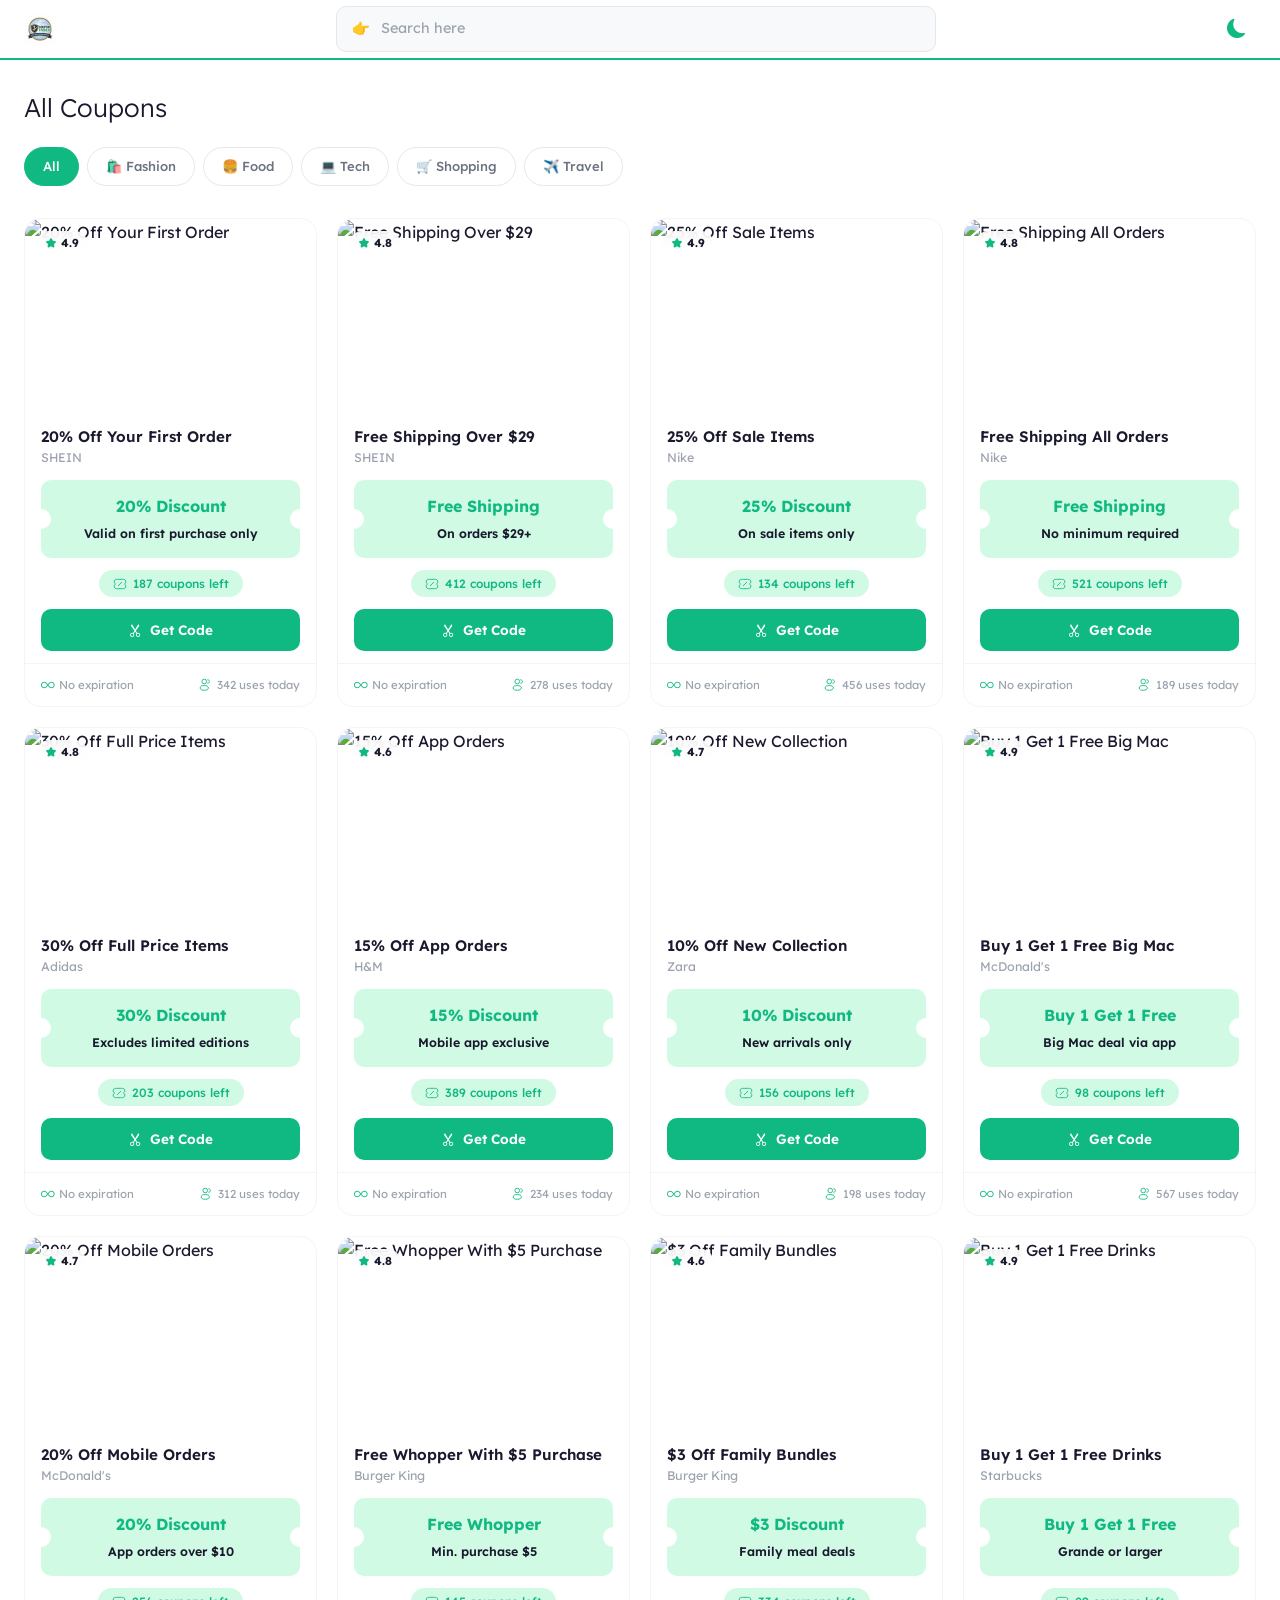
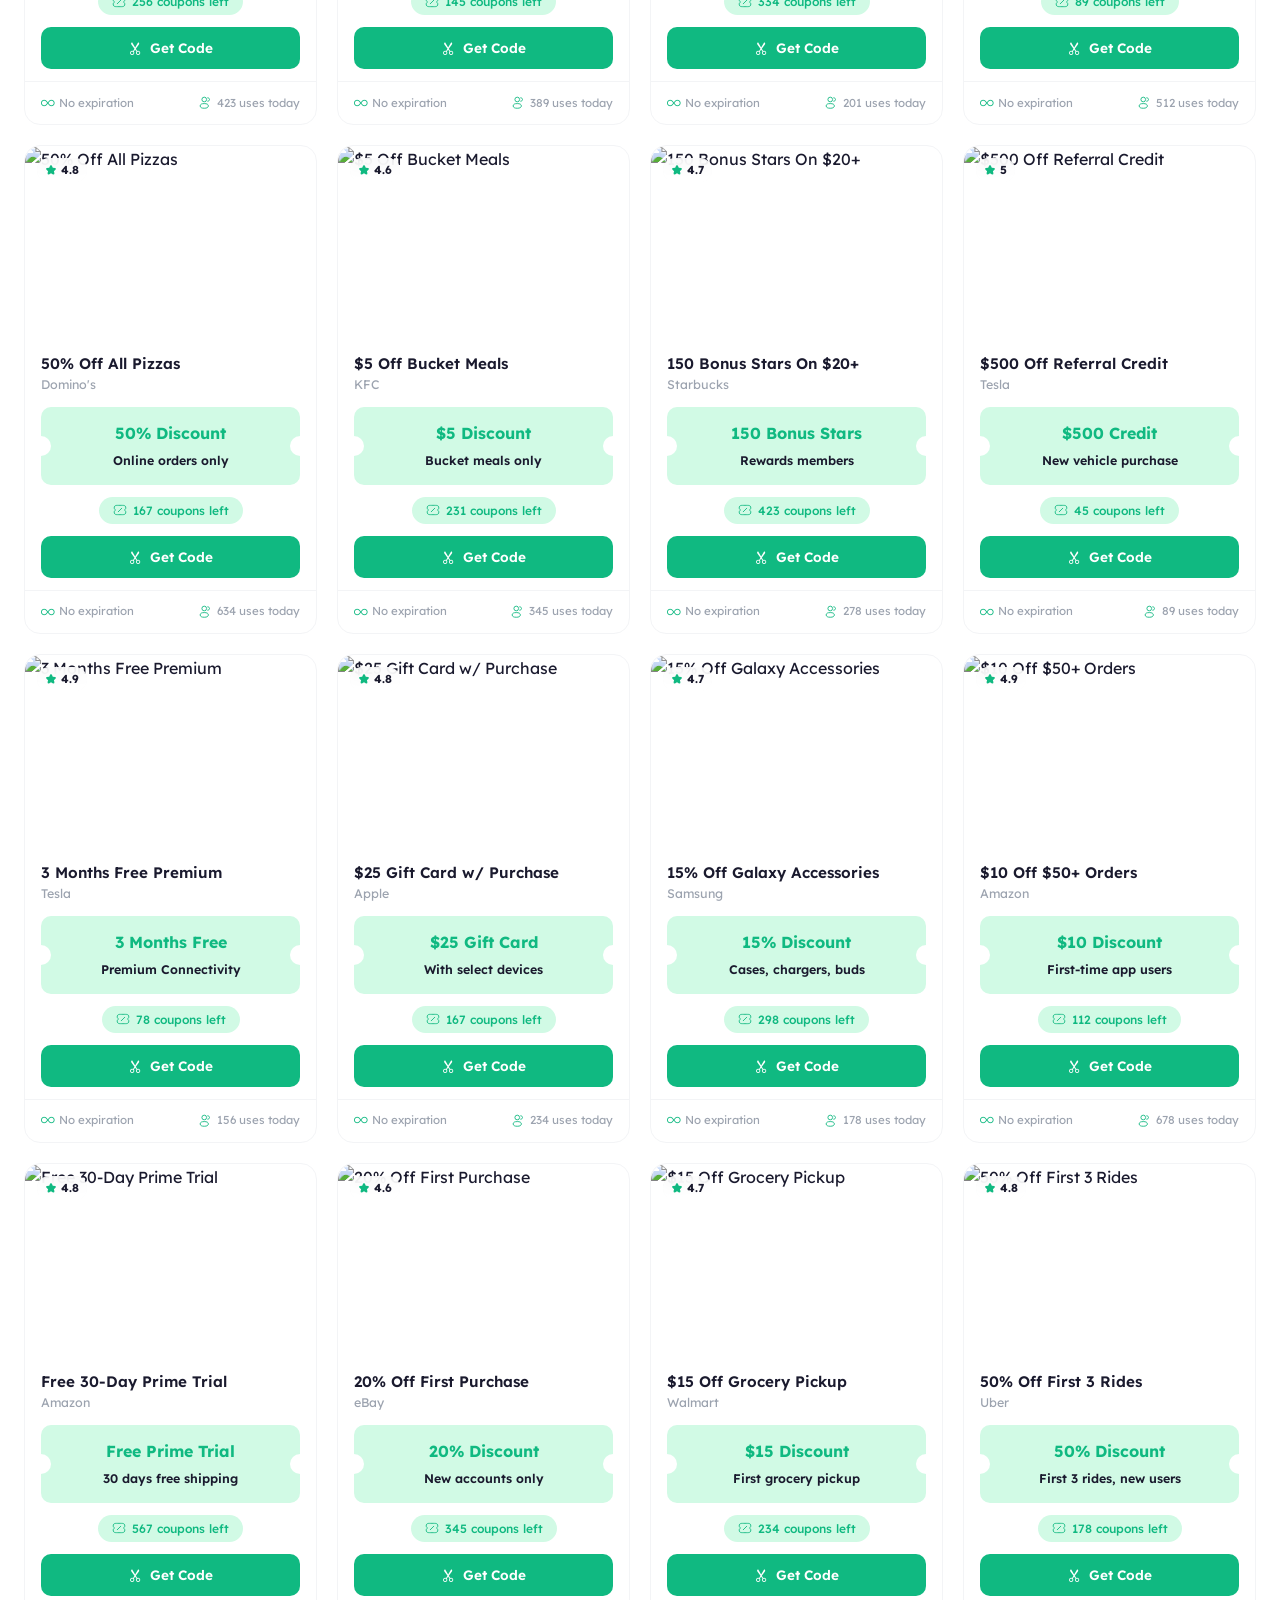
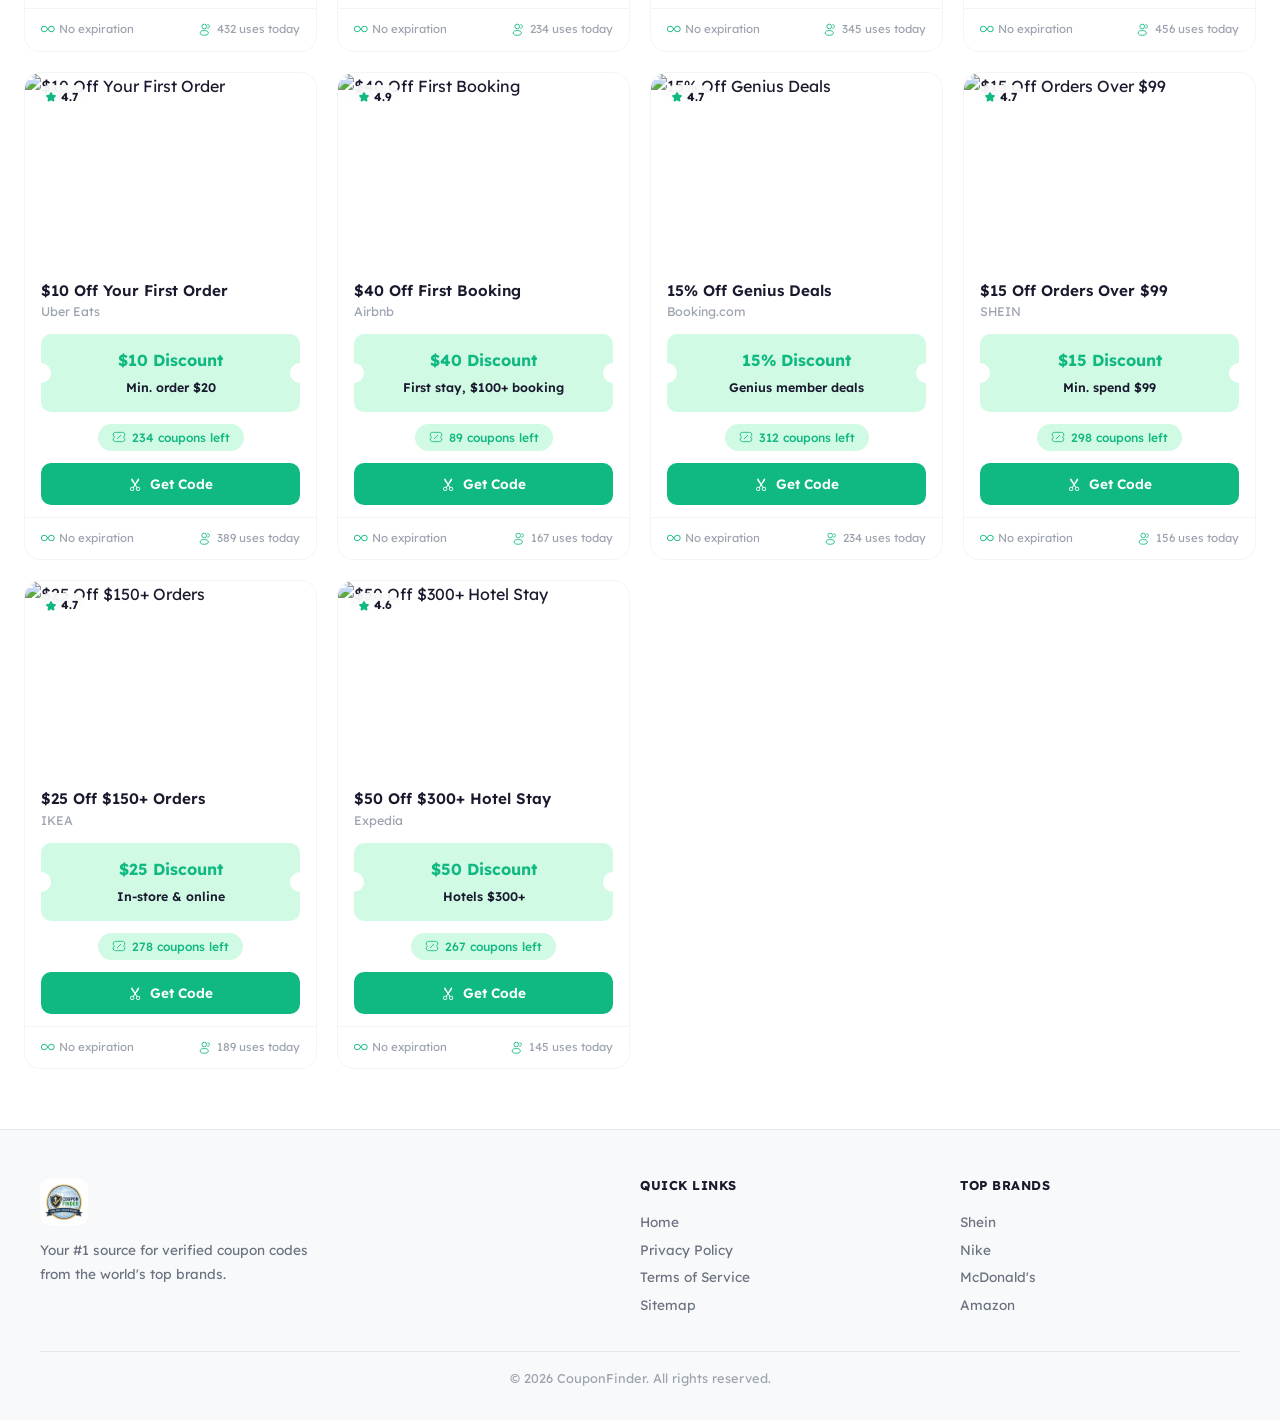
==== index.html @ 67dd3040 "Initial commit - CouponFinder with custom OGAds API Content Locker" ====
<!DOCTYPE html>
<html lang="en" data-theme="light">
<head>
    <meta charset="UTF-8">
    <meta name="viewport" content="width=device-width, initial-scale=1.0, maximum-scale=1.0, user-scalable=no">
    <title>CouponFinder - Save Big Today</title>
    <meta name="description" content="Find exclusive coupon codes.">
    <meta name="keywords" content="coupons, promo codes, discounts, Shein, Nike, McDonald's, Burger King, Tesla, Amazon, Adidas, Starbucks, H&M, Zara, Uber">
    <meta name="author" content="CouponFinder">
    <meta name="robots" content="index, follow">
    <meta property="og:title" content="CouponFinder - Save Big Today">
    <meta property="og:description" content="Find exclusive coupon codes.">
    <meta property="og:type" content="website">
    <meta property="og:url" content="https://couponfinder.com">
    <meta property="og:image" content="logo.png">
    <meta name="twitter:card" content="summary_large_image">
    <meta name="twitter:title" content="CouponFinder - Save Big Today">
    <meta name="twitter:description" content="Find exclusive coupon codes.">
    <link rel="canonical" href="https://couponfinder.com">
    <link rel="icon" type="image/png" href="logo.png">

    <!-- Fonts -->
    <link rel="preconnect" href="https://fonts.googleapis.com">
    <link rel="preconnect" href="https://fonts.gstatic.com" crossorigin>
    <link href="https://fonts.googleapis.com/css2?family=Lexend:wght@100..900&display=swap" rel="stylesheet">
    <!-- Bootstrap CSS -->
    <link href="https://cdn.jsdelivr.net/npm/bootstrap@5.3.2/dist/css/bootstrap.min.css" rel="stylesheet">
    <!-- Bootstrap Icons -->
    <link href="https://cdn.jsdelivr.net/npm/bootstrap-icons@1.11.3/font/bootstrap-icons.min.css" rel="stylesheet">
    <!-- Custom CSS -->
    <link rel="stylesheet" href="style.css">
</head>
<body class="theme-light">

    <!-- Header -->
    <header class="site-header">
        <nav class="site-nav">
            <a href="/" class="nav-brand">
                <img src="logo.png" alt="CouponFinder" class="nav-logo">
            </a>
            <div class="nav-search">
                <span class="search-placeholder-icon">👉</span>
                <input type="search" id="searchInput" placeholder="Search here" autocomplete="off">
            </div>
            <button class="theme-toggle" id="themeToggle" aria-label="Toggle theme">
                <i class="bi bi-moon-fill"></i>
            </button>
        </nav>
    </header>

    <!-- Main Content -->
    <main class="main-content">
        <!-- Section Title -->
        <h1 class="section-title">All Coupons</h1>

        <!-- Filter Bar -->
        <div class="filter-bar" id="filterBar">
            <button class="filter-chip active" data-filter="all">All</button>
            <button class="filter-chip" data-filter="fashion">🛍️ Fashion</button>
            <button class="filter-chip" data-filter="food">🍔 Food</button>
            <button class="filter-chip" data-filter="tech">💻 Tech</button>
            <button class="filter-chip" data-filter="shopping">🛒 Shopping</button>
            <button class="filter-chip" data-filter="travel">✈️ Travel</button>
        </div>

        <!-- Coupons Grid -->
        <div class="coupons-grid" id="couponsGrid">
            <!-- Injected by JS -->
        </div>
    </main>

    <!-- Footer -->
    <footer class="site-footer">
        <div class="footer-inner">
            <div class="footer-brand">
                <img src="logo.png" alt="CouponFinder" class="footer-logo">
                <p>Your #1 source for verified coupon codes from the world's top brands.</p>
            </div>
            <div class="footer-col">
                <h4>Quick Links</h4>
                <a href="#">Home</a>
                <a href="privacy.html">Privacy Policy</a>
                <a href="terms.html">Terms of Service</a>
                <a href="sitemap.xml">Sitemap</a>
            </div>
            <div class="footer-col">
                <h4>Top Brands</h4>
                <a href="#">Shein</a>
                <a href="#">Nike</a>
                <a href="#">McDonald's</a>
                <a href="#">Amazon</a>
            </div>
        </div>
        <div class="footer-bottom">
            <p>&copy; 2026 CouponFinder. All rights reserved.</p>
        </div>
    </footer>

    <!-- =============================================
         COUPON MODAL (Multi-Stage Claim Flow)
         ============================================= -->
    <div class="modal-overlay" id="couponModal">
        <div class="modal-container">
            <!-- Modal Header (persistent across steps) -->
            <div class="modal-header-section" id="modalHeader">
                <div class="modal-brand-info">
                    <img src="" alt="" class="modal-brand-logo" id="modalBrandLogo" onerror="this.style.display='none'">
                    <div class="modal-brand-text">
                        <span class="modal-brand-name" id="modalBrandName"></span>
                        <h3 class="modal-coupon-title" id="modalCouponTitle"></h3>
                        <div class="modal-badges">
                            <span class="modal-badge coupons-badge">
                                <svg width="14" height="14" viewBox="0 0 24 24" fill="none" xmlns="http://www.w3.org/2000/svg">
                                    <path d="M14 4H10C6.2 4 4.3 4 3.1 5.2C2.3 6 2.1 7.1 2 9c0 .4 0 .5.1.7.1.1.3.3.9.6.6.3 1 1 1 1.7s-.4 1.4-1 1.7c-.6.3-.8.5-.9.6-.1.1-.1.3-.1.7.1 1.9.3 3 1.1 3.8C4.3 20 6.2 20 10 20h4c3.8 0 5.7 0 6.9-1.2.8-.8 1-1.9 1.1-3.8 0-.4 0-.5-.1-.7-.1-.1-.3-.3-.9-.6-.6-.3-1-1-1-1.7s.4-1.4 1-1.7c.6-.3.8-.5.9-.6.1-.1.1-.3.1-.7-.1-1.9-.3-3-1.1-3.8C19.7 4 17.8 4 14 4Z" stroke="currentColor" stroke-width="1.5"/>
                                </svg>
                                <span id="modalCouponsLeft">0 coupons left</span>
                            </span>
                            <span class="modal-badge verified-badge">
                                <i class="bi bi-patch-check-fill"></i> Verified
                            </span>
                        </div>
                    </div>
                </div>
                <button class="modal-close" id="modalClose">
                    <i class="bi bi-x-lg"></i>
                </button>
            </div>

            <!-- Progress Stepper (visible on Step 2 & 3) -->
            <div class="locker-stepper hidden" id="lockerStepper">
                <div class="stepper-step active" id="stepperStep1">
                    <div class="step-num"><i class="bi bi-shield-lock-fill"></i></div>
                    <div class="step-info">
                        <span class="step-title">Step 1</span>
                        <span class="step-desc">Verify</span>
                    </div>
                </div>
                <div class="stepper-line" id="stepperLine"></div>
                <div class="stepper-step" id="stepperStep2">
                    <div class="step-num"><i class="bi bi-key-fill"></i></div>
                    <div class="step-info">
                        <span class="step-title">Step 2</span>
                        <span class="step-desc">Unlocked</span>
                    </div>
                </div>
            </div>

            <!-- STEP 1: Coupon Overview -->
            <div class="modal-body" id="modalStep1">
                <!-- Incentive Box -->
                <div class="modal-incentive" id="modalIncentive">
                    <span class="incentive-main" id="modalIncentiveText"></span>
                    <span class="incentive-sub" id="modalIncentiveDesc"></span>
                </div>

                <!-- Stats -->
                <div class="modal-stats">
                    <div class="stat-item">
                        <div class="stat-value">
                            <svg width="20" height="20" viewBox="0 0 24 24" fill="none" xmlns="http://www.w3.org/2000/svg">
                                <path d="M17.286 21.09q-1.69.001-5.288-2.615-3.596 2.617-5.288 2.616-2.726 0-.495-6.8Q-3.174 7.516 8.35 7.516h.076Q10.211 2 11.998 2q1.785 0 3.574 5.516h.076q11.525 0 2.133 6.774 2.23 6.802-.497 6.8" fill="var(--accent)"/>
                            </svg>
                            <span id="modalRating">5.0</span>
                        </div>
                        <div class="stat-label"><span id="modalRatingsCount">7581</span> Ratings</div>
                    </div>
                    <div class="stat-item">
                        <div class="stat-value">
                            <svg width="20" height="20" viewBox="0 0 24 24" fill="none" xmlns="http://www.w3.org/2000/svg">
                                <circle cx="9" cy="6" r="4" stroke="var(--accent)" stroke-width="1.5"/>
                                <path d="M15 9c1.657 0 3-1.343 3-3s-1.343-3-3-3" stroke="var(--accent)" stroke-width="1.5" stroke-linecap="round"/>
                                <ellipse cx="9" cy="17" rx="7" ry="4" stroke="var(--accent)" stroke-width="1.5"/>
                                <path d="M18 14c1.754.385 3 1.359 3 2.5 0 1.029-1.014 1.923-2.5 2.37" stroke="var(--accent)" stroke-width="1.5" stroke-linecap="round"/>
                            </svg>
                            <span id="modalUsesToday">42</span>
                        </div>
                        <div class="stat-label">Used today</div>
                    </div>
                </div>

                <!-- Details -->
                <div class="modal-details">
                    <h4>Details</h4>
                    <p id="modalDescription"></p>
                </div>

                <!-- Code Reveal Bar -->
                <div class="modal-code-bar">
                    <div class="code-masked" id="modalMaskedCode">•••••••t345</div>
                    <button class="btn-show-code" id="btnShowCode">Show Coupon Code</button>
                </div>
            </div>

            <!-- STEP 2: Locked Code + CUSTOM THEMED API LOCKER -->
            <div class="modal-body hidden" id="modalStep2">
                <div class="step2-content">
                    <h3 class="step2-title">Your Coupon Code is Ready!</h3>
                    <p class="step2-subtitle">The code will be revealed below immediately after verification</p>

                    <!-- Locked Code Box with corner frames -->
                    <div class="locked-code-box">
                        <div class="corner-frame tl"></div>
                        <div class="corner-frame tr"></div>
                        <div class="corner-frame bl"></div>
                        <div class="corner-frame br"></div>
                        <div class="locked-code-header">
                            <span class="locked-label">COUPON CODE</span>
                            <span class="locked-status" id="lockedStatus">
                                <i class="bi bi-lock-fill"></i> LOCKED
                            </span>
                        </div>
                        <div class="locked-code-value" id="lockedCodeValue">
                            •••••••4829
                        </div>
                    </div>

                    <!-- Custom Themed Content Locker Section -->
                    <div class="api-locker-box">
                        <div class="locker-notice">
                            <div class="locker-notice-icon">
                                <i class="bi bi-shield-lock-fill"></i>
                            </div>
                            <div class="locker-notice-body">
                                <h4>Complete 1 Offer to Unlock</h4>
                                <p>Choose <strong>either Offer 1 or Offer 2</strong> below. You only need to finish <strong>1 offer</strong> to unlock your full coupon code!</p>
                            </div>
                        </div>

                        <!-- Dynamic Offer Cards -->
                        <div class="api-locker-offers" id="apiLockerOffers">
                            <!-- Populated dynamically from /api/offers -->
                        </div>

                        <!-- Live Polling & Verification Status Bar -->
                        <div class="api-locker-status hidden" id="apiLockerStatus">
                            <div class="status-pulse-wrapper">
                                <span class="pulse-indicator"></span>
                                <span class="status-msg" id="apiLockerStatusMsg">Checking verification with server...</span>
                            </div>
                            <button class="btn-check-manual" id="btnCheckManual" onclick="checkStatusManual()">
                                <i class="bi bi-arrow-clockwise"></i> Check Now
                            </button>
                        </div>

                        <div class="locker-guarantee">
                            <i class="bi bi-shield-check"></i>
                            <span>Instant automatic unlock • 100% Free & Safe</span>
                        </div>
                    </div>

                    <!-- Rate this coupon -->
                    <div class="rate-coupon">
                        <span>Rate this coupon</span>
                        <div class="rate-buttons">
                            <button class="rate-btn" onclick="rateCoupon('up')"><i class="bi bi-hand-thumbs-up"></i></button>
                            <button class="rate-btn" onclick="rateCoupon('down')"><i class="bi bi-hand-thumbs-down"></i></button>
                        </div>
                    </div>
                </div>
            </div>

            <!-- STEP 3: Code Revealed (after verification completion) -->
            <div class="modal-body hidden" id="modalStep3">
                <div class="step3-content">
                    <div class="success-icon">
                        <i class="bi bi-check-circle-fill"></i>
                    </div>
                    <h3 class="step3-title">Code Unlocked Successfully!</h3>
                    <p class="step3-subtitle">Copy your code below and use it during checkout</p>
                    <div class="revealed-code-box">
                        <span class="revealed-code" id="revealedCode"></span>
                        <button class="copy-btn" id="copyBtn" onclick="copyCode()">
                            <i class="bi bi-clipboard"></i> Copy
                        </button>
                    </div>
                    <div class="code-unlocked-meta">
                        <div class="meta-item">
                            <i class="bi bi-clock-history"></i>
                            <span>Valid for 24 hours</span>
                        </div>
                        <div class="meta-item">
                            <i class="bi bi-patch-check"></i>
                            <span>Verified working today</span>
                        </div>
                    </div>
                    <button class="btn-done" onclick="closeModal()">
                        <i class="bi bi-check2"></i> Done
                    </button>
                </div>
            </div>
        </div>
    </div>

    <script src="script.js"></script>
</body>
</html>
---- style.css ----
/* ============================================
   CouponFinder - Premium White Theme
   Matching handycoupons.org / turbo.coupons style
   ============================================ */

/* === Reset & Variables === */
*, *::before, *::after {
    margin: 0;
    padding: 0;
    box-sizing: border-box;
}

:root {
    --accent: #10b981;
    --accent-light: #d1fae5;
    --accent-dark: #059669;
    --bg: #ffffff;
    --bg-secondary: #f8f9fa;
    --bg-card: #ffffff;
    --text: #1a1a2e;
    --text-secondary: #6b7280;
    --text-third: #9ca3af;
    --border: #e5e7eb;
    --border-light: #f3f4f6;
    --shadow-card: 0 1px 3px rgba(0,0,0,0.05), 0 1px 2px rgba(0,0,0,0.03);
    --shadow-card-hover: 0 10px 25px rgba(0,0,0,0.08), 0 4px 10px rgba(0,0,0,0.04);
    --shadow-modal: 0 25px 60px rgba(0,0,0,0.15);
    --radius: 16px;
    --radius-sm: 10px;
    --radius-full: 100px;
    --font: 'Lexend', -apple-system, BlinkMacSystemFont, sans-serif;
    --transition: all 0.25s cubic-bezier(0.4, 0, 0.2, 1);
    --header-height: 60px;
}

html {
    scroll-behavior: smooth;
}

body {
    font-family: var(--font);
    background: var(--bg);
    color: var(--text);
    line-height: 1.6;
    overflow-x: hidden;
    -webkit-font-smoothing: antialiased;
    -moz-osx-font-smoothing: grayscale;
}

/* === Scrollbar === */
::-webkit-scrollbar { width: 5px; }
::-webkit-scrollbar-track { background: transparent; }
::-webkit-scrollbar-thumb { background: var(--accent); border-radius: 10px; }

/* === Animations === */
@keyframes fadeInUp {
    from { opacity: 0; transform: translateY(20px); }
    to { opacity: 1; transform: translateY(0); }
}

@keyframes bounceIn {
    0% { opacity: 0; transform: scale(0.8); }
    50% { transform: scale(1.02); }
    100% { opacity: 1; transform: scale(1); }
}

@keyframes slideUp {
    from { transform: translateY(100%); opacity: 0; }
    to { transform: translateY(0); opacity: 1; }
}

@keyframes spin {
    to { transform: rotate(360deg); }
}

@keyframes pulse {
    0%, 100% { opacity: 1; }
    50% { opacity: 0.5; }
}

@keyframes checkPop {
    0% { transform: scale(0); opacity: 0; }
    60% { transform: scale(1.2); }
    100% { transform: scale(1); opacity: 1; }
}

@keyframes shimmer {
    0% { background-position: -200% 0; }
    100% { background-position: 200% 0; }
}

@keyframes iconRotate {
    0% { transform: rotate(0deg); }
    100% { transform: rotate(360deg); }
}

/* ============================================
   HEADER
   ============================================ */
.site-header {
    position: sticky;
    top: 0;
    z-index: 1000;
    background: var(--bg);
    border-bottom: 2px solid var(--accent);
    height: var(--header-height);
}

.site-nav {
    max-width: 1400px;
    margin: 0 auto;
    padding: 0 24px;
    height: 100%;
    display: flex;
    align-items: center;
    gap: 20px;
}

.nav-brand {
    flex-shrink: 0;
}

.nav-logo {
    height: 32px;
    width: auto;
    border-radius: 6px;
}

.nav-search {
    flex: 1;
    max-width: 600px;
    margin: 0 auto;
    position: relative;
    display: flex;
    align-items: center;
}

.search-placeholder-icon {
    position: absolute;
    left: 16px;
    font-size: 0.9rem;
    pointer-events: none;
}

.nav-search input {
    width: 100%;
    padding: 10px 16px 10px 44px;
    border: 1.5px solid var(--border);
    border-radius: var(--radius-sm);
    background: var(--bg-secondary);
    font-family: var(--font);
    font-size: 0.9rem;
    color: var(--text);
    transition: var(--transition);
    outline: none;
}

.nav-search input:focus {
    border-color: var(--accent);
    box-shadow: 0 0 0 3px var(--accent-light);
}

.nav-search input::placeholder {
    color: var(--text-third);
}

.theme-toggle {
    flex-shrink: 0;
    width: 40px;
    height: 40px;
    border-radius: 50%;
    border: none;
    background: none;
    cursor: pointer;
    color: var(--accent);
    font-size: 1.2rem;
    transition: var(--transition);
    display: flex;
    align-items: center;
    justify-content: center;
}

.theme-toggle:hover {
    background: var(--bg-secondary);
}

/* ============================================
   MAIN CONTENT
   ============================================ */
.main-content {
    max-width: 1400px;
    margin: 0 auto;
    padding: 32px 24px 60px;
}

.section-title {
    font-size: 1.6rem;
    font-weight: 300;
    margin-bottom: 24px;
    color: var(--text);
}

/* Filter Bar */
.filter-bar {
    display: flex;
    gap: 8px;
    margin-bottom: 28px;
    overflow-x: auto;
    scrollbar-width: none;
    padding-bottom: 4px;
}

.filter-bar::-webkit-scrollbar { display: none; }

.filter-chip {
    padding: 8px 18px;
    border: 1.5px solid var(--border);
    border-radius: var(--radius-full);
    background: var(--bg);
    font-family: var(--font);
    font-size: 0.82rem;
    font-weight: 500;
    color: var(--text-secondary);
    cursor: pointer;
    white-space: nowrap;
    transition: var(--transition);
}

.filter-chip:hover {
    border-color: var(--accent);
    color: var(--accent);
}

.filter-chip.active {
    background: var(--accent);
    color: white;
    border-color: var(--accent);
}

/* ============================================
   COUPONS GRID - Matching reference sites
   ============================================ */
.coupons-grid {
    display: grid;
    grid-template-columns: repeat(4, 1fr);
    gap: 20px;
}

/* ============================================
   COUPON CARD - Exact reference match
   ============================================ */
.coupon-card {
    background: var(--bg-card);
    border: 1px solid var(--border-light);
    border-radius: var(--radius);
    overflow: hidden;
    transition: var(--transition);
    display: flex;
    flex-direction: column;
    opacity: 0;
    animation: fadeInUp 0.5s ease forwards;
}

.coupon-card:hover {
    transform: translateY(-3px);
    box-shadow: var(--shadow-card-hover);
}

/* Banner Image */
.card-banner {
    position: relative;
    height: 180px;
    overflow: hidden;
    border-radius: var(--radius) var(--radius) 0 0;
}

.card-banner img {
    width: 100%;
    height: 100%;
    object-fit: cover;
    transition: transform 0.4s ease;
}

.coupon-card:hover .card-banner img {
    transform: scale(1.05);
}

/* Rating Badge - top left */
.card-rating {
    position: absolute;
    top: 12px;
    left: 12px;
    display: flex;
    align-items: center;
    gap: 4px;
    padding: 3px 8px;
    background: rgba(255,255,255,0.85);
    backdrop-filter: blur(8px);
    -webkit-backdrop-filter: blur(8px);
    border-radius: var(--radius-full);
    font-size: 0.72rem;
    font-weight: 700;
    z-index: 3;
}

.card-rating svg {
    width: 12px;
    height: 12px;
}

.card-rating .star {
    color: var(--accent);
    fill: var(--accent);
}

/* Brand Logo - overlapping bottom-left of banner */
.card-brand-logo {
    position: absolute;
    bottom: -20px;
    left: 16px;
    width: 44px;
    height: 44px;
    border-radius: var(--radius-sm);
    background: var(--bg);
    border: 2px solid var(--bg);
    box-shadow: 0 2px 8px rgba(0,0,0,0.12);
    object-fit: cover;
    z-index: 4;
}

/* Card Body */
.card-body {
    padding: 28px 16px 12px;
    flex: 1;
    display: flex;
    flex-direction: column;
}

.card-title {
    font-size: 0.95rem;
    font-weight: 600;
    color: var(--text);
    margin-bottom: 2px;
    line-height: 1.3;
    display: -webkit-box;
    -webkit-line-clamp: 2;
    -webkit-box-orient: vertical;
    overflow: hidden;
}

.card-brand-name {
    font-size: 0.78rem;
    color: var(--text-third);
    font-weight: 400;
    margin-bottom: 12px;
}

/* Incentive Box */
.card-incentive {
    background: var(--accent-light);
    border-radius: var(--radius-sm);
    padding: 14px;
    text-align: center;
    margin-bottom: 12px;
    position: relative;
    overflow: hidden;
}

.card-incentive::before,
.card-incentive::after {
    content: '';
    position: absolute;
    width: 20px;
    height: 20px;
    background: var(--bg);
    border-radius: 50%;
    top: 50%;
    transform: translateY(-50%);
}

.card-incentive::before { left: -10px; }
.card-incentive::after { right: -10px; }

.incentive-main-text {
    display: block;
    font-size: 1rem;
    font-weight: 700;
    color: var(--accent);
    margin-bottom: 4px;
}

.incentive-sub-text {
    display: block;
    font-size: 0.78rem;
    font-weight: 600;
    color: var(--text);
}

/* Coupons Left */
.card-coupons-left {
    display: flex;
    align-items: center;
    justify-content: center;
    gap: 6px;
    margin: 0 auto 12px;
    padding: 4px 14px;
    background: var(--accent-light);
    border-radius: var(--radius-full);
    font-size: 0.75rem;
    font-weight: 500;
    color: var(--accent);
}

.card-coupons-left svg {
    animation: iconRotate 8s linear infinite;
}

/* Get Code Button */
.card-get-code {
    width: 100%;
    padding: 10px 16px;
    background: var(--accent);
    color: white;
    border: none;
    border-radius: var(--radius-sm);
    font-family: var(--font);
    font-size: 0.85rem;
    font-weight: 600;
    cursor: pointer;
    display: flex;
    align-items: center;
    justify-content: center;
    gap: 8px;
    transition: var(--transition);
    margin-top: auto;
}

.card-get-code:hover {
    background: var(--accent-dark);
    transform: translateY(-1px);
}

/* Card Footer */
.card-footer {
    padding: 10px 16px;
    border-top: 1px solid var(--border-light);
    display: flex;
    justify-content: space-between;
    align-items: center;
    font-size: 0.72rem;
    color: var(--text-third);
}

.card-footer-item {
    display: flex;
    align-items: center;
    gap: 4px;
}

.card-footer-item i,
.card-footer-item svg {
    color: var(--accent);
    font-size: 0.85rem;
}

/* ============================================
   MODAL OVERLAY (Multi-Stage Claim)
   ============================================ */
.modal-overlay {
    position: fixed;
    inset: 0;
    z-index: 10000;
    background: rgba(0,0,0,0.5);
    backdrop-filter: blur(6px);
    -webkit-backdrop-filter: blur(6px);
    display: flex;
    align-items: center;
    justify-content: center;
    opacity: 0;
    pointer-events: none;
    transition: opacity 0.3s ease;
    padding: 20px;
    overflow-y: auto;
}

.modal-overlay.active {
    opacity: 1;
    pointer-events: all;
}

.modal-container {
    background: var(--bg);
    border-radius: var(--radius);
    width: 100%;
    max-width: 560px;
    box-shadow: var(--shadow-modal);
    overflow: hidden;
    transform: translateY(20px) scale(0.97);
    transition: transform 0.35s cubic-bezier(0.4, 0, 0.2, 1);
    max-height: 90vh;
    overflow-y: auto;
}

.modal-overlay.active .modal-container {
    transform: translateY(0) scale(1);
}

/* Modal Header */
.modal-header-section {
    background: linear-gradient(135deg, #1a1a2e, #16213e);
    padding: 20px 24px;
    position: relative;
    display: flex;
    align-items: flex-start;
    gap: 14px;
}

.modal-brand-info {
    display: flex;
    gap: 14px;
    flex: 1;
}

.modal-brand-logo {
    width: 48px;
    height: 48px;
    border-radius: var(--radius-sm);
    object-fit: cover;
    border: 2px solid rgba(255,255,255,0.2);
    flex-shrink: 0;
}

.modal-brand-text {
    flex: 1;
    min-width: 0;
}

.modal-brand-name {
    display: block;
    font-size: 0.78rem;
    color: rgba(255,255,255,0.7);
    font-weight: 400;
    margin-bottom: 2px;
}

.modal-coupon-title {
    font-size: 1.05rem;
    font-weight: 700;
    color: white;
    margin-bottom: 8px;
    line-height: 1.3;
}

.modal-badges {
    display: flex;
    gap: 8px;
    flex-wrap: wrap;
}

.modal-badge {
    display: inline-flex;
    align-items: center;
    gap: 4px;
    padding: 3px 10px;
    border-radius: var(--radius-full);
    font-size: 0.7rem;
    font-weight: 600;
}

.coupons-badge {
    background: rgba(255,255,255,0.15);
    color: rgba(255,255,255,0.9);
}

.verified-badge {
    background: rgba(16, 185, 129, 0.2);
    color: #34d399;
}

.verified-badge i {
    font-size: 0.75rem;
}

.modal-close {
    position: absolute;
    top: 16px;
    right: 16px;
    width: 32px;
    height: 32px;
    border-radius: 50%;
    background: rgba(255,255,255,0.1);
    border: none;
    color: rgba(255,255,255,0.7);
    cursor: pointer;
    display: flex;
    align-items: center;
    justify-content: center;
    font-size: 0.8rem;
    transition: var(--transition);
}

.modal-close:hover {
    background: rgba(255,255,255,0.2);
    color: white;
}

/* Modal Body */
.modal-body {
    padding: 24px;
}

.modal-body.hidden {
    display: none;
}

/* Step 1: Incentive Box */
.modal-incentive {
    background: var(--accent-light);
    border-radius: var(--radius-sm);
    padding: 18px 24px;
    text-align: center;
    margin-bottom: 20px;
    position: relative;
    overflow: hidden;
}

.modal-incentive::before,
.modal-incentive::after {
    content: '';
    position: absolute;
    width: 20px;
    height: 20px;
    background: var(--bg);
    border-radius: 50%;
    top: 50%;
    transform: translateY(-50%);
}

.modal-incentive::before { left: -10px; }
.modal-incentive::after { right: -10px; }

.incentive-main {
    display: block;
    font-size: 1.1rem;
    font-weight: 700;
    color: var(--accent);
    margin-bottom: 4px;
}

.incentive-sub {
    display: block;
    font-size: 0.85rem;
    font-weight: 600;
    color: var(--text);
}

/* Stats */
.modal-stats {
    display: grid;
    grid-template-columns: 1fr 1fr;
    gap: 16px;
    margin-bottom: 20px;
}

.stat-item {
    text-align: center;
}

.stat-value {
    display: flex;
    align-items: center;
    justify-content: center;
    gap: 6px;
    font-size: 1.4rem;
    font-weight: 700;
    color: var(--text);
    margin-bottom: 2px;
}

.stat-label {
    font-size: 0.78rem;
    color: var(--text-third);
}

/* Details */
.modal-details {
    margin-bottom: 24px;
}

.modal-details h4 {
    font-size: 0.9rem;
    font-weight: 700;
    color: var(--text);
    margin-bottom: 8px;
}

.modal-details p {
    font-size: 0.85rem;
    color: var(--text-secondary);
    line-height: 1.7;
}

/* Code Bar (Step 1 bottom) */
.modal-code-bar {
    display: flex;
    align-items: stretch;
    border-radius: var(--radius-sm);
    overflow: hidden;
    border: 1.5px dashed var(--border);
}

.code-masked {
    flex: 1;
    padding: 14px 16px;
    font-family: 'Courier New', monospace;
    font-size: 1.05rem;
    font-weight: 700;
    color: var(--text-third);
    display: flex;
    align-items: center;
    background: var(--bg-secondary);
    letter-spacing: 2px;
}

.btn-show-code {
    padding: 14px 24px;
    background: var(--accent);
    color: white;
    border: none;
    font-family: var(--font);
    font-size: 0.9rem;
    font-weight: 700;
    cursor: pointer;
    transition: var(--transition);
    white-space: nowrap;
}

.btn-show-code:hover {
    background: var(--accent-dark);
}

/* ============================================
   STEP 2: Locked Code Box
   ============================================ */
.step2-content {
    text-align: center;
}

.step2-title {
    font-size: 1.2rem;
    font-weight: 800;
    color: var(--text);
    margin-bottom: 4px;
}

.step2-subtitle {
    font-size: 0.8rem;
    color: var(--text-secondary);
    margin-bottom: 14px;
}

/* Locked Code Box with corner frames */
.locked-code-box {
    position: relative;
    border: 2px dashed var(--accent-light);
    border-radius: var(--radius-sm);
    padding: 12px 18px;
    margin-bottom: 14px;
    background: linear-gradient(135deg, rgba(16,185,129,0.03), rgba(16,185,129,0.08));
}

.corner-frame {
    position: absolute;
    width: 16px;
    height: 16px;
    border-color: var(--accent);
    border-style: solid;
}

.corner-frame.tl {
    top: -2px;
    left: -2px;
    border-width: 3px 0 0 3px;
    border-radius: 4px 0 0 0;
}

.corner-frame.tr {
    top: -2px;
    right: -2px;
    border-width: 3px 3px 0 0;
    border-radius: 0 4px 0 0;
}

.corner-frame.bl {
    bottom: -2px;
    left: -2px;
    border-width: 0 0 3px 3px;
    border-radius: 0 0 0 4px;
}

.corner-frame.br {
    bottom: -2px;
    right: -2px;
    border-width: 0 3px 3px 0;
    border-radius: 0 0 4px 0;
}

.locked-code-header {
    display: flex;
    align-items: center;
    justify-content: center;
    gap: 12px;
    margin-bottom: 12px;
}

.locked-label {
    font-size: 0.72rem;
    font-weight: 700;
    letter-spacing: 1.5px;
    color: var(--text-third);
    text-transform: uppercase;
}

.locked-status {
    display: inline-flex;
    align-items: center;
    gap: 4px;
    padding: 2px 10px;
    background: rgba(239, 68, 68, 0.1);
    color: #ef4444;
    border-radius: var(--radius-full);
    font-size: 0.68rem;
    font-weight: 700;
    letter-spacing: 0.5px;
}

.locked-status.unlocked {
    background: rgba(16, 185, 129, 0.1);
    color: var(--accent);
}

.locked-code-value {
    font-family: 'Courier New', monospace;
    font-size: 1.6rem;
    font-weight: 700;
    color: var(--accent-light);
    letter-spacing: 3px;
    filter: blur(3px);
    user-select: none;
    transition: filter 0.5s ease, color 0.5s ease;
}

.locked-code-value.revealed {
    filter: blur(0);
    color: var(--accent);
}

/* ============================================
   PROGRESS STEPPER (Verification Flow)
   ============================================ */
.locker-stepper {
    display: flex;
    align-items: center;
    justify-content: center;
    gap: 16px;
    padding: 14px 20px;
    background: var(--bg-secondary);
    border-bottom: 1px solid var(--border-light);
}

.stepper-step {
    display: flex;
    align-items: center;
    gap: 10px;
    opacity: 0.45;
    transition: all 0.3s ease;
}

.stepper-step.active {
    opacity: 1;
}

.stepper-step.completed .step-num {
    background: var(--accent);
    color: white;
}

.step-num {
    width: 32px;
    height: 32px;
    border-radius: 50%;
    background: var(--border);
    color: var(--text-secondary);
    display: flex;
    align-items: center;
    justify-content: center;
    font-size: 0.85rem;
    transition: all 0.3s ease;
}

.stepper-step.active .step-num {
    background: var(--accent);
    color: white;
    box-shadow: 0 0 0 4px var(--accent-light);
}

.step-info {
    text-align: left;
}

.step-title {
    display: block;
    font-size: 0.68rem;
    font-weight: 600;
    color: var(--text-third);
    text-transform: uppercase;
    letter-spacing: 0.5px;
}

.step-desc {
    display: block;
    font-size: 0.82rem;
    font-weight: 700;
    color: var(--text);
}

.stepper-line {
    width: 36px;
    height: 2px;
    background: var(--border);
    transition: background 0.3s ease;
}

.stepper-line.active {
    background: var(--accent);
}

/* ============================================
   CUSTOM THEMED API LOCKER
   ============================================ */
.api-locker-box {
    margin-bottom: 24px;
}

.locker-notice {
    display: flex;
    align-items: flex-start;
    gap: 12px;
    padding: 12px 16px;
    background: var(--accent-light);
    border: 1px solid var(--border-light);
    border-radius: var(--radius-sm);
    margin-bottom: 16px;
    text-align: left;
}

.locker-notice-icon {
    width: 32px;
    height: 32px;
    border-radius: 8px;
    background: white;
    color: var(--accent);
    display: flex;
    align-items: center;
    justify-content: center;
    font-size: 1.05rem;
    flex-shrink: 0;
    box-shadow: 0 2px 6px rgba(16,185,129,0.15);
}

.locker-notice-body h4 {
    font-size: 0.88rem;
    font-weight: 700;
    color: var(--text);
    margin-bottom: 3px;
}

.locker-notice-body p {
    font-size: 0.76rem;
    color: var(--text-secondary);
    line-height: 1.45;
    margin: 0;
}

/* Dynamic Offers Container */
.api-locker-offers {
    display: flex;
    flex-direction: column;
    gap: 10px;
    margin-bottom: 14px;
}

.api-offer-card {
    display: flex;
    align-items: center;
    gap: 12px;
    padding: 12px 14px;
    background: var(--bg);
    border: 1.5px solid var(--border);
    border-radius: var(--radius-sm);
    cursor: pointer;
    transition: all 0.25s cubic-bezier(0.4, 0, 0.2, 1);
    text-align: left;
    position: relative;
}

.api-offer-card:hover {
    border-color: var(--accent);
    transform: translateY(-2px);
    box-shadow: 0 4px 14px rgba(16, 185, 129, 0.12);
}

.api-offer-card.active-checking {
    border-color: var(--accent);
    background: rgba(16, 185, 129, 0.03);
    box-shadow: 0 0 0 3px var(--accent-light);
}

.offer-icon-wrapper {
    position: relative;
    width: 44px;
    height: 44px;
    border-radius: 10px;
    overflow: hidden;
    background: var(--bg-secondary);
    border: 1px solid var(--border-light);
    flex-shrink: 0;
    display: flex;
    align-items: center;
    justify-content: center;
}

.offer-icon-img {
    width: 100%;
    height: 100%;
    object-fit: cover;
}

.offer-icon-fallback {
    font-size: 1.3rem;
    color: var(--accent);
}

.offer-details {
    flex: 1;
    min-width: 0;
}

.offer-badge-pill {
    display: inline-flex;
    align-items: center;
    gap: 3px;
    padding: 2px 6px;
    background: var(--accent-light);
    color: var(--accent);
    border-radius: 4px;
    font-size: 0.65rem;
    font-weight: 700;
    text-transform: uppercase;
    margin-bottom: 3px;
}

.offer-title {
    font-size: 0.88rem;
    font-weight: 700;
    color: var(--text);
    margin-bottom: 2px;
    white-space: nowrap;
    overflow: hidden;
    text-overflow: ellipsis;
}

.offer-desc {
    font-size: 0.74rem;
    color: var(--text-secondary);
    line-height: 1.35;
    display: -webkit-box;
    -webkit-line-clamp: 2;
    -webkit-box-orient: vertical;
    overflow: hidden;
}

.btn-offer-action {
    padding: 8px 14px;
    background: var(--accent);
    color: white;
    border: none;
    border-radius: var(--radius-sm);
    font-family: var(--font);
    font-size: 0.78rem;
    font-weight: 700;
    cursor: pointer;
    display: flex;
    align-items: center;
    gap: 6px;
    transition: var(--transition);
    white-space: nowrap;
    flex-shrink: 0;
}

.btn-offer-action:hover {
    background: var(--accent-dark);
}

.btn-offer-action.loading {
    background: #059669;
    pointer-events: none;
}

.btn-spinner {
    display: inline-block;
    width: 13px;
    height: 13px;
    border: 2px solid rgba(255,255,255,0.3);
    border-top-color: white;
    border-radius: 50%;
    animation: spin 0.7s linear infinite;
}

/* Live Polling Status Bar */
.api-locker-status {
    background: #f8fafc;
    border: 1px dashed var(--accent);
    border-radius: var(--radius-sm);
    padding: 10px 14px;
    display: flex;
    align-items: center;
    justify-content: space-between;
    gap: 10px;
    margin-bottom: 14px;
    animation: fadeIn 0.3s ease;
}

.status-pulse-wrapper {
    display: flex;
    align-items: center;
    gap: 8px;
    font-size: 0.76rem;
    color: var(--text);
    font-weight: 600;
}

.pulse-indicator {
    width: 8px;
    height: 8px;
    border-radius: 50%;
    background: var(--accent);
    box-shadow: 0 0 0 0 rgba(16, 185, 129, 0.7);
    animation: pulseDot 1.5s infinite;
}

@keyframes pulseDot {
    0% {
        transform: scale(0.95);
        box-shadow: 0 0 0 0 rgba(16, 185, 129, 0.7);
    }
    70% {
        transform: scale(1);
        box-shadow: 0 0 0 6px rgba(16, 185, 129, 0);
    }
    100% {
        transform: scale(0.95);
        box-shadow: 0 0 0 0 rgba(16, 185, 129, 0);
    }
}

.btn-check-manual {
    padding: 5px 10px;
    background: white;
    border: 1px solid var(--border);
    border-radius: 6px;
    font-family: var(--font);
    font-size: 0.72rem;
    font-weight: 700;
    color: var(--accent);
    cursor: pointer;
    display: flex;
    align-items: center;
    gap: 4px;
    transition: var(--transition);
    white-space: nowrap;
}

.btn-check-manual:hover {
    border-color: var(--accent);
    background: var(--accent-light);
}

.locker-guarantee {
    display: flex;
    align-items: center;
    justify-content: center;
    gap: 6px;
    font-size: 0.72rem;
    color: var(--text-third);
    font-weight: 500;
}

.locker-guarantee i {
    color: var(--accent);
}

.code-unlocked-meta {
    display: flex;
    justify-content: center;
    gap: 20px;
    margin-bottom: 20px;
    font-size: 0.76rem;
    color: var(--text-secondary);
}

.code-unlocked-meta .meta-item {
    display: flex;
    align-items: center;
    gap: 5px;
}

.code-unlocked-meta .meta-item i {
    color: var(--accent);
}

/* Rate Coupon */
.rate-coupon {
    border-top: 1px solid var(--border-light);
    padding-top: 16px;
    display: flex;
    align-items: center;
    justify-content: center;
    gap: 12px;
    font-size: 0.82rem;
    color: var(--text-third);
}

.rate-buttons {
    display: flex;
    gap: 8px;
}

.rate-btn {
    width: 32px;
    height: 32px;
    border-radius: 50%;
    border: 1px solid var(--border);
    background: var(--bg-secondary);
    color: var(--text-third);
    cursor: pointer;
    display: flex;
    align-items: center;
    justify-content: center;
    font-size: 0.85rem;
    transition: var(--transition);
}

.rate-btn:hover {
    border-color: var(--accent);
    color: var(--accent);
    background: var(--accent-light);
}

/* ============================================
   STEP 3: Code Revealed
   ============================================ */
.step3-content {
    text-align: center;
}

.success-icon {
    font-size: 3rem;
    color: var(--accent);
    margin-bottom: 12px;
    animation: checkPop 0.5s ease;
}

.step3-title {
    font-size: 1.3rem;
    font-weight: 800;
    color: var(--text);
    margin-bottom: 20px;
}

.revealed-code-box {
    display: flex;
    align-items: center;
    border: 2px dashed var(--accent);
    border-radius: var(--radius-sm);
    overflow: hidden;
    margin-bottom: 20px;
    background: var(--accent-light);
}

.revealed-code {
    flex: 1;
    padding: 14px 20px;
    font-family: 'Courier New', monospace;
    font-size: 1.2rem;
    font-weight: 800;
    color: var(--text);
    letter-spacing: 2px;
    text-align: center;
}

.copy-btn {
    padding: 14px 20px;
    background: var(--accent);
    color: white;
    border: none;
    font-family: var(--font);
    font-size: 0.85rem;
    font-weight: 700;
    cursor: pointer;
    display: flex;
    align-items: center;
    gap: 6px;
    transition: var(--transition);
    white-space: nowrap;
}

.copy-btn:hover {
    background: var(--accent-dark);
}

.btn-done {
    width: 100%;
    padding: 14px;
    background: var(--text);
    color: white;
    border: none;
    border-radius: var(--radius-sm);
    font-family: var(--font);
    font-size: 0.95rem;
    font-weight: 700;
    cursor: pointer;
    transition: var(--transition);
    display: flex;
    align-items: center;
    justify-content: center;
    gap: 8px;
}

.btn-done:hover {
    opacity: 0.9;
}

/* ============================================
   FOOTER
   ============================================ */
.site-footer {
    background: var(--bg-secondary);
    border-top: 1px solid var(--border);
    padding: 48px 24px 0;
}

.footer-inner {
    max-width: 1200px;
    margin: 0 auto;
    display: grid;
    grid-template-columns: 2fr 1fr 1fr;
    gap: 40px;
    padding-bottom: 32px;
}

.footer-logo {
    width: 48px;
    height: 48px;
    border-radius: 10px;
    margin-bottom: 12px;
}

.footer-brand p {
    color: var(--text-secondary);
    font-size: 0.85rem;
    line-height: 1.7;
    max-width: 300px;
}

.footer-col h4 {
    font-size: 0.8rem;
    font-weight: 700;
    text-transform: uppercase;
    letter-spacing: 0.5px;
    margin-bottom: 14px;
    color: var(--text);
}

.footer-col a {
    display: block;
    color: var(--text-secondary);
    text-decoration: none;
    font-size: 0.85rem;
    padding: 3px 0;
    transition: var(--transition);
}

.footer-col a:hover {
    color: var(--accent);
}

.footer-bottom {
    border-top: 1px solid var(--border);
    padding: 16px 0;
    text-align: center;
    max-width: 1200px;
    margin: 0 auto;
}

.footer-bottom p {
    font-size: 0.8rem;
    color: var(--text-third);
}

/* ============================================
   RESPONSIVE
   ============================================ */
@media (max-width: 1200px) {
    .coupons-grid { grid-template-columns: repeat(3, 1fr); }
}

@media (max-width: 900px) {
    .coupons-grid { grid-template-columns: repeat(2, 1fr); }
    .footer-inner { grid-template-columns: 1fr; }
}

@media (max-width: 600px) {
    .site-nav { padding: 0 12px; gap: 10px; }
    .nav-logo { height: 26px; }
    .main-content { padding: 20px 12px 40px; }
    .section-title { font-size: 1.3rem; }
    .coupons-grid { grid-template-columns: repeat(2, 1fr); gap: 12px; }
    .card-banner { height: 130px; }
    .card-body { padding: 24px 12px 10px; }
    .card-title { font-size: 0.82rem; }
    .incentive-main-text { font-size: 0.85rem; }
    .card-get-code { font-size: 0.78rem; padding: 9px; }
    .modal-container { max-width: 100%; border-radius: 14px; }
    .modal-body { padding: 18px; }
    .locked-code-value { font-size: 1.2rem; }
}

@media (max-width: 400px) {
    .coupons-grid { grid-template-columns: 1fr; }
}
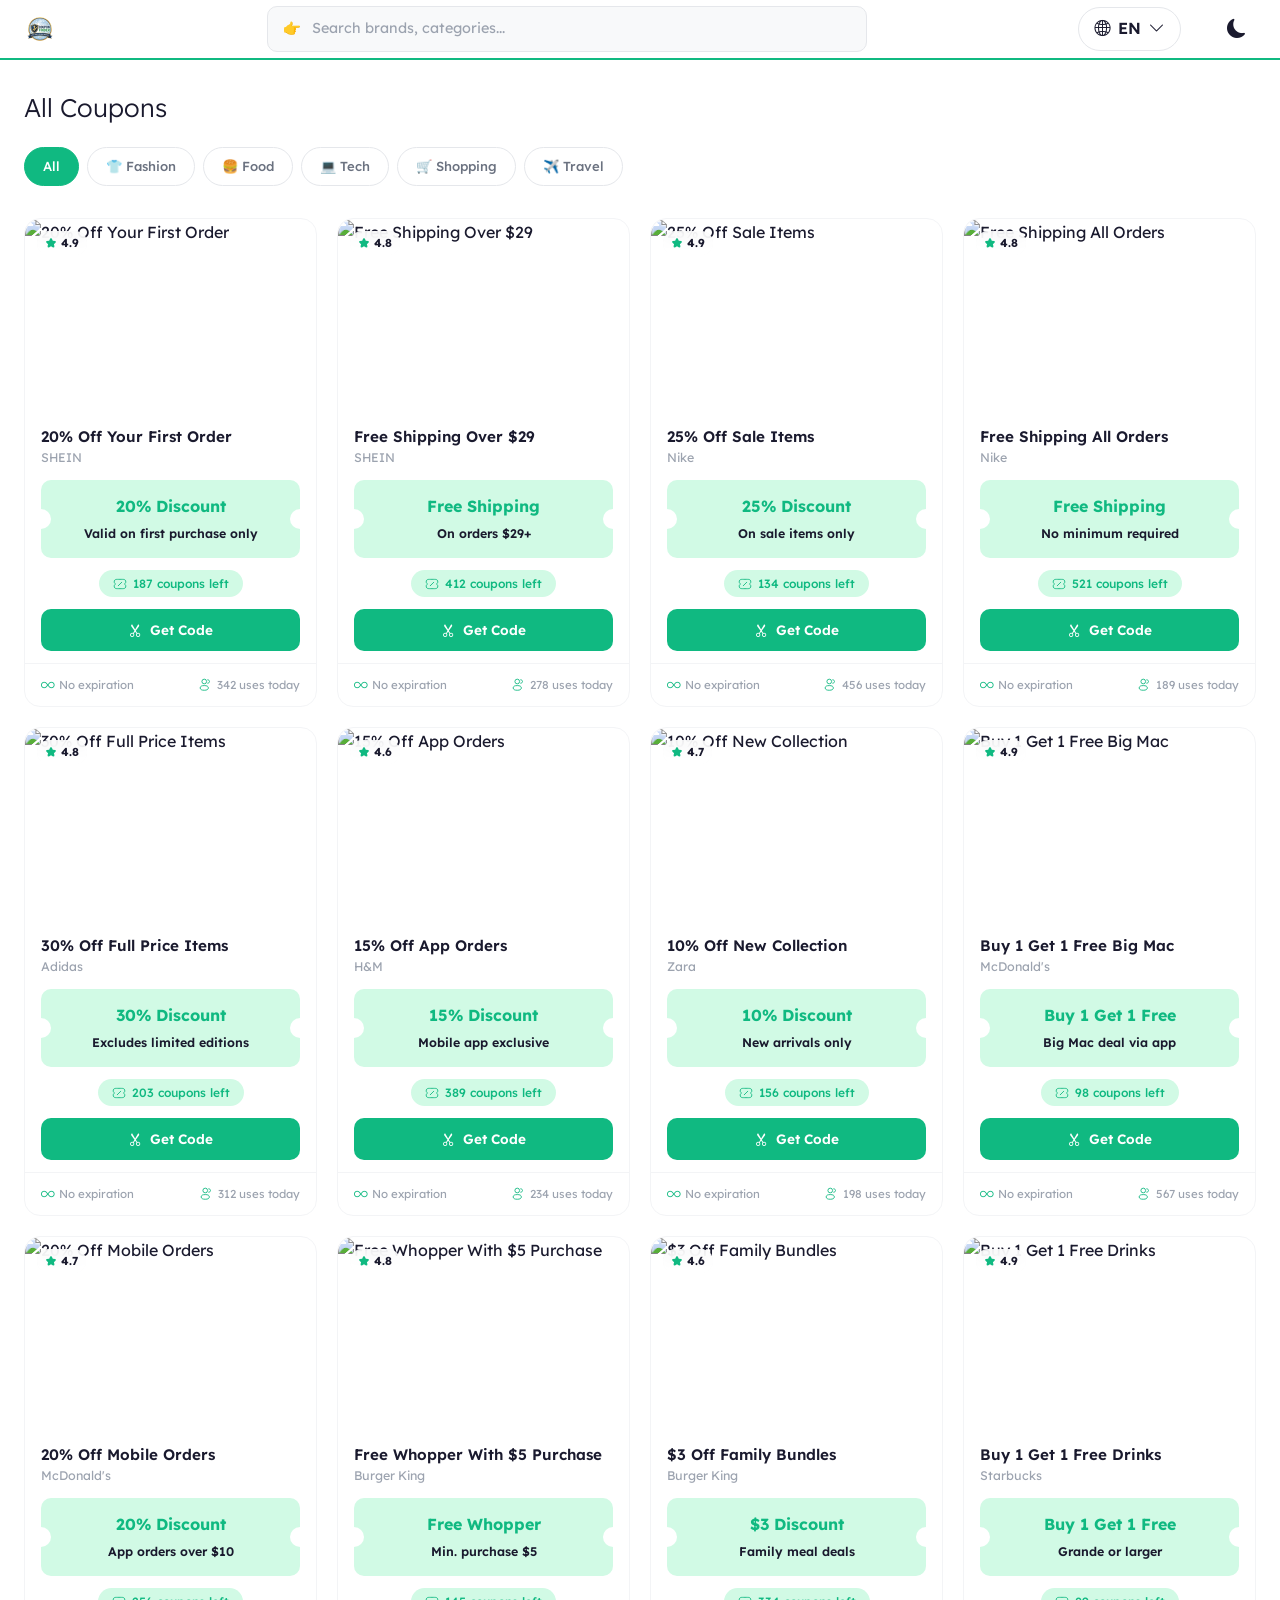
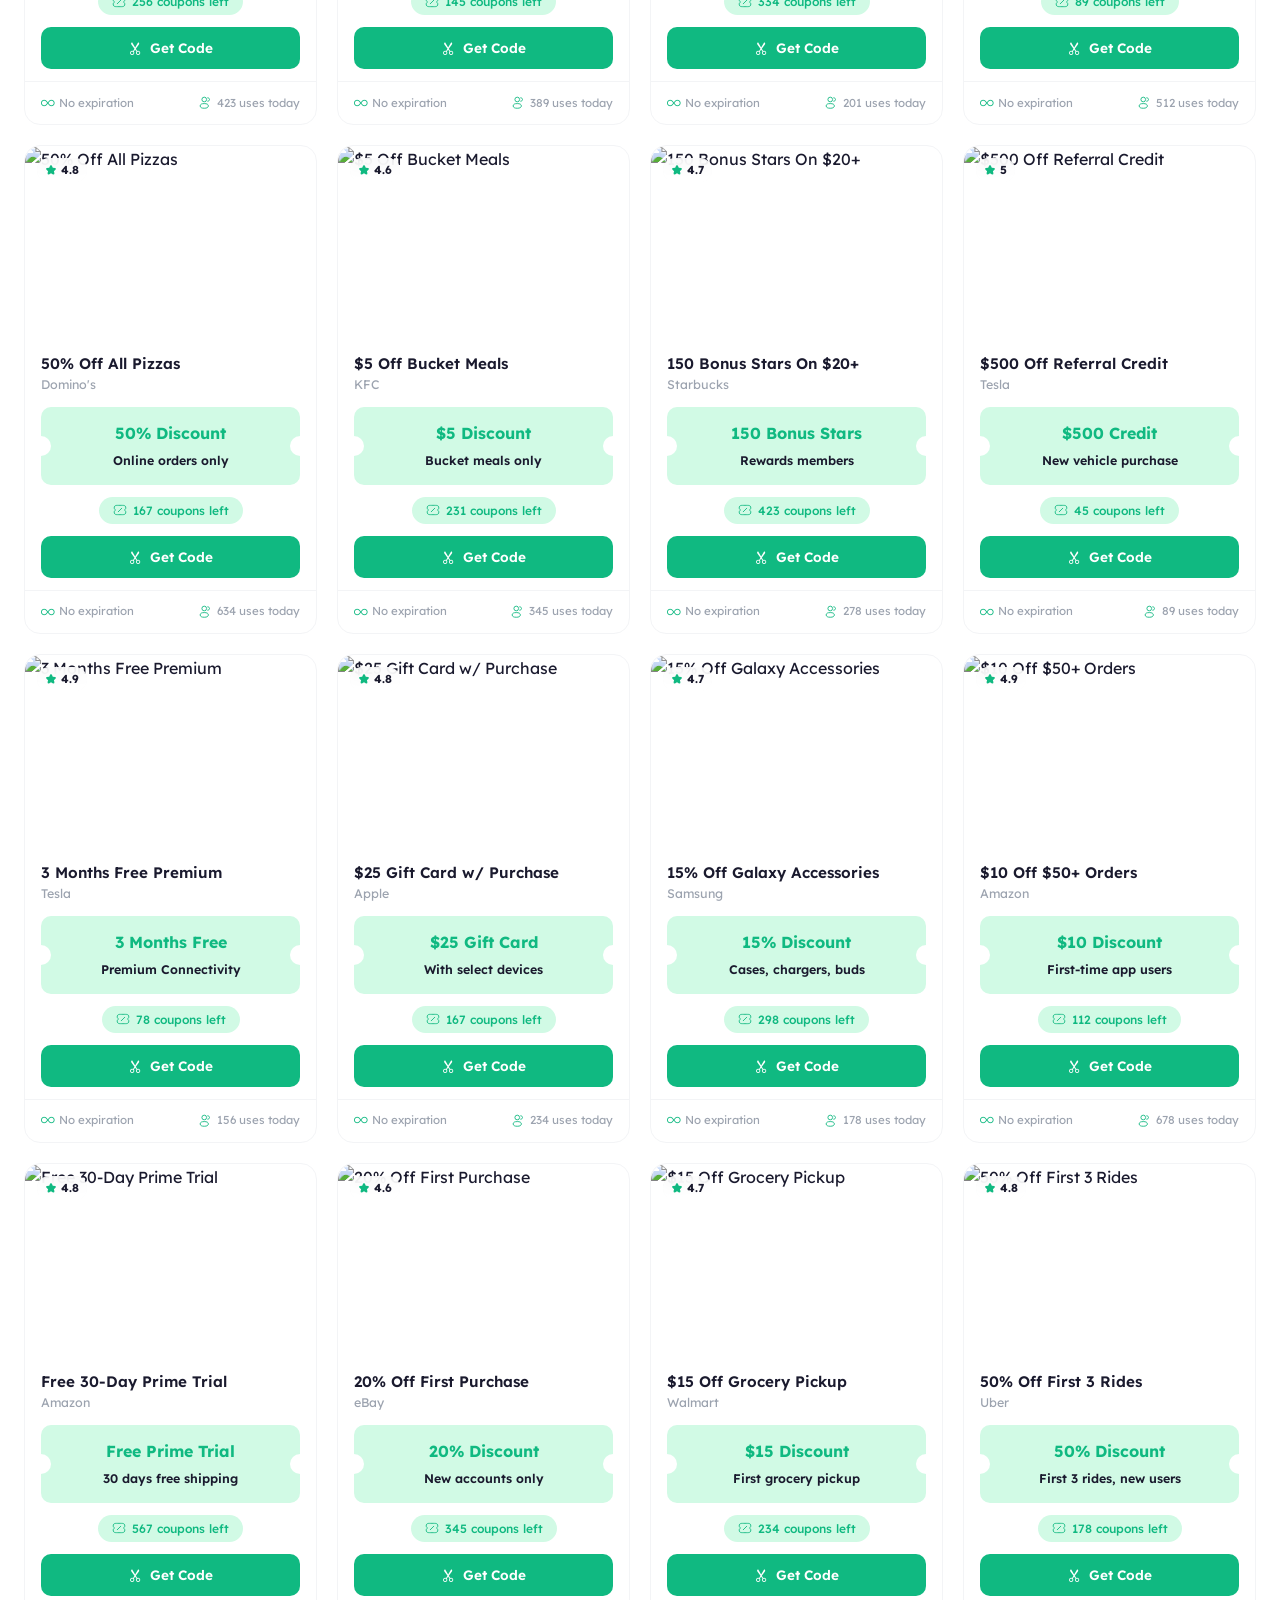
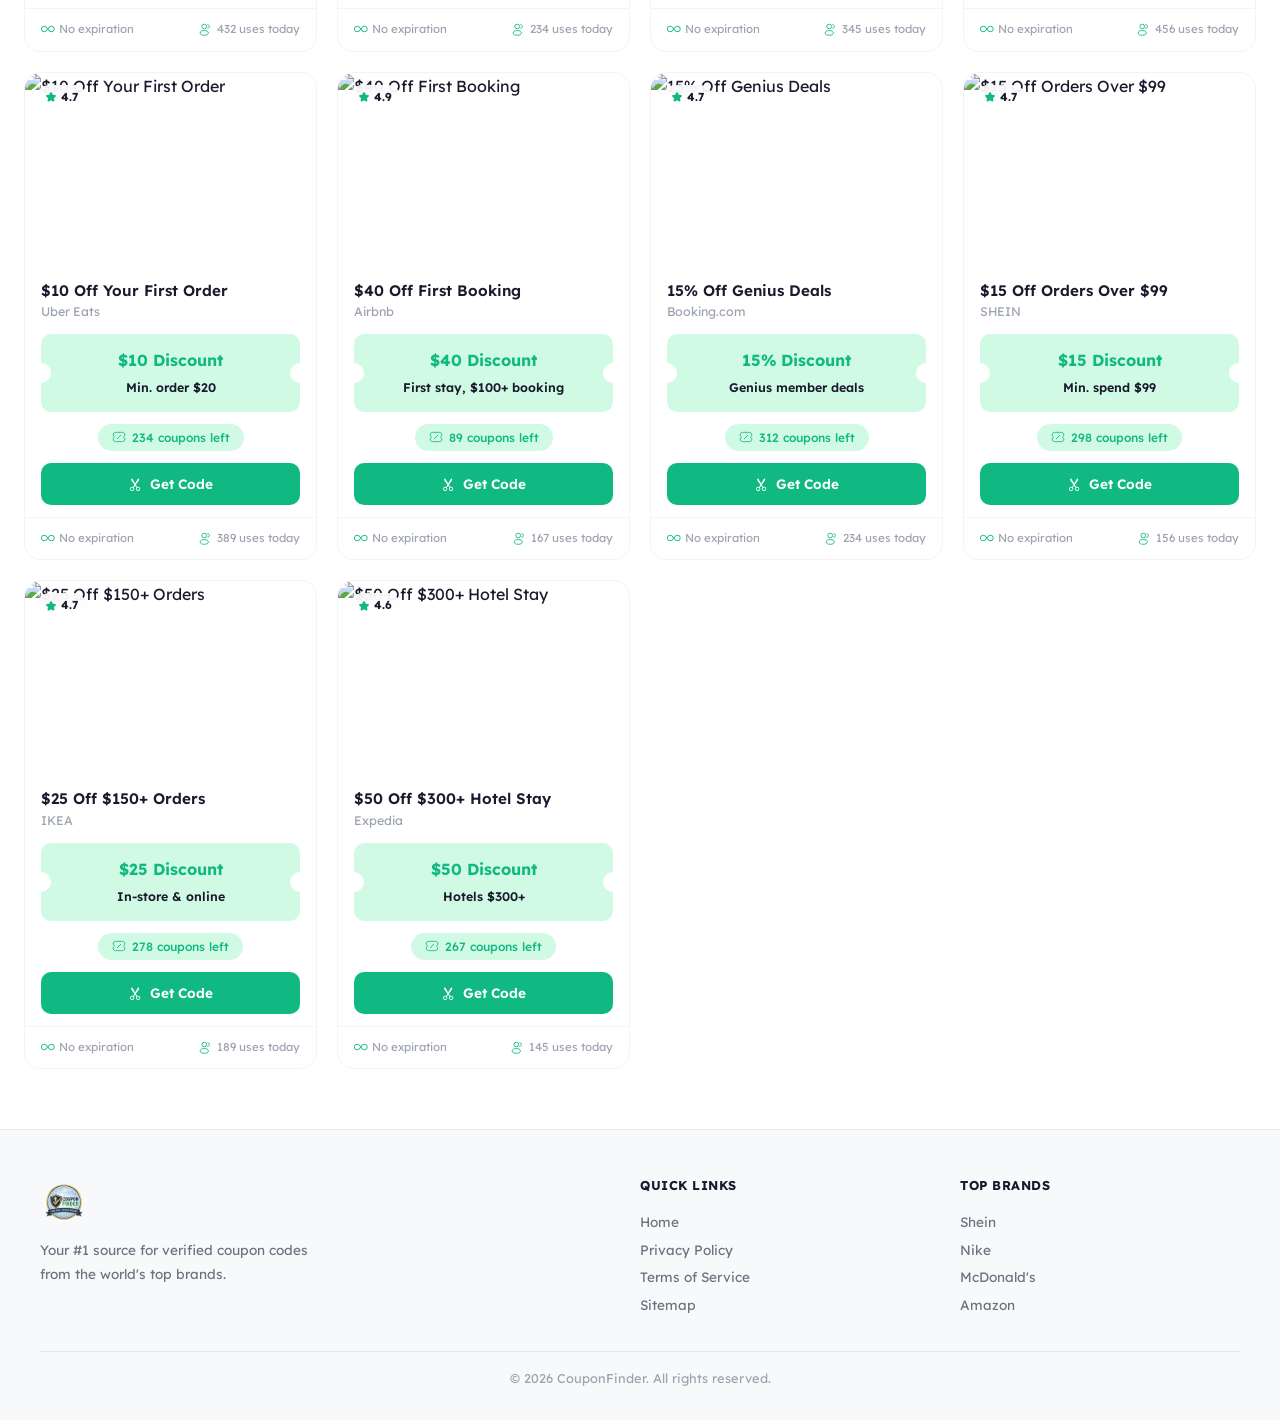
==== commit c567cde8: "Fix language dropdown menu opening and translation data" ====
--- a/index.html
+++ b/index.html
@@ -1,47 +1,75 @@
 <!DOCTYPE html>
 <html lang="en" data-theme="light">
+
 <head>
     <meta charset="UTF-8">
     <meta name="viewport" content="width=device-width, initial-scale=1.0, maximum-scale=1.0, user-scalable=no">
     <title>CouponFinder - Save Big Today</title>
     <meta name="description" content="Find exclusive coupon codes.">
-    <meta name="keywords" content="coupons, promo codes, discounts, Shein, Nike, McDonald's, Burger King, Tesla, Amazon, Adidas, Starbucks, H&M, Zara, Uber">
+    <meta name="keywords"
+        content="coupons, promo codes, discounts, Shein, Nike, McDonald's, Burger King, Tesla, Amazon, Adidas, Starbucks, H&M, Zara, Uber">
     <meta name="author" content="CouponFinder">
     <meta name="robots" content="index, follow">
     <meta property="og:title" content="CouponFinder - Save Big Today">
     <meta property="og:description" content="Find exclusive coupon codes.">
     <meta property="og:type" content="website">
-    <meta property="og:url" content="https://couponfinder.com">
+    <meta property="og:url" content="https://findercoupon.vercel.app/">
     <meta property="og:image" content="logo.png">
     <meta name="twitter:card" content="summary_large_image">
     <meta name="twitter:title" content="CouponFinder - Save Big Today">
     <meta name="twitter:description" content="Find exclusive coupon codes.">
-    <link rel="canonical" href="https://couponfinder.com">
+    <link rel="canonical" href="https://findercoupon.vercel.app/">
     <link rel="icon" type="image/png" href="logo.png">
 
-    <!-- Fonts -->
+    <!-- Fonts & Preconnect Performance -->
     <link rel="preconnect" href="https://fonts.googleapis.com">
     <link rel="preconnect" href="https://fonts.gstatic.com" crossorigin>
+    <link rel="dns-prefetch" href="https://logo.clearbit.com">
+    <link rel="dns-prefetch" href="https://images.unsplash.com">
     <link href="https://fonts.googleapis.com/css2?family=Lexend:wght@100..900&display=swap" rel="stylesheet">
     <!-- Bootstrap CSS -->
     <link href="https://cdn.jsdelivr.net/npm/bootstrap@5.3.2/dist/css/bootstrap.min.css" rel="stylesheet">
     <!-- Bootstrap Icons -->
     <link href="https://cdn.jsdelivr.net/npm/bootstrap-icons@1.11.3/font/bootstrap-icons.min.css" rel="stylesheet">
     <!-- Custom CSS -->
-    <link rel="stylesheet" href="style.css">
+    <link rel="stylesheet" href="/style.css">
 </head>
+
 <body class="theme-light">
 
     <!-- Header -->
     <header class="site-header">
         <nav class="site-nav">
             <a href="/" class="nav-brand">
-                <img src="logo.png" alt="CouponFinder" class="nav-logo">
+                <img src="/logo.png" alt="CouponFinder" class="nav-logo">
             </a>
             <div class="nav-search">
                 <span class="search-placeholder-icon">👉</span>
                 <input type="search" id="searchInput" placeholder="Search here" autocomplete="off">
             </div>
+            <!-- Language Selector -->
+            <div class="lang-selector" id="langSelector">
+                <button class="lang-btn" id="langBtn" aria-label="Choose language" type="button">
+                    <i class="bi bi-globe2"></i>
+                    <span class="lang-code" id="langCurrentCode">EN</span>
+                    <i class="bi bi-chevron-down lang-chevron"></i>
+                </button>
+                <div class="lang-menu" id="langMenu">
+                    <button type="button" class="lang-item active" data-lang="en">
+                        <span class="lang-flag">🇺🇸</span> English
+                    </button>
+                    <button type="button" class="lang-item" data-lang="es">
+                        <span class="lang-flag">🇪🇸</span> Español
+                    </button>
+                    <button type="button" class="lang-item" data-lang="fr">
+                        <span class="lang-flag">🇫🇷</span> Français
+                    </button>
+                    <button type="button" class="lang-item" data-lang="pt">
+                        <span class="lang-flag">🇵🇹</span> Português
+                    </button>
+                </div>
+            </div>
+
             <button class="theme-toggle" id="themeToggle" aria-label="Toggle theme">
                 <i class="bi bi-moon-fill"></i>
             </button>
@@ -51,16 +79,16 @@
     <!-- Main Content -->
     <main class="main-content">
         <!-- Section Title -->
-        <h1 class="section-title">All Coupons</h1>
+        <h1 class="section-title" id="sectionTitle" data-i18n="all_coupons">All Coupons</h1>
 
         <!-- Filter Bar -->
         <div class="filter-bar" id="filterBar">
-            <button class="filter-chip active" data-filter="all">All</button>
-            <button class="filter-chip" data-filter="fashion">🛍️ Fashion</button>
-            <button class="filter-chip" data-filter="food">🍔 Food</button>
-            <button class="filter-chip" data-filter="tech">💻 Tech</button>
-            <button class="filter-chip" data-filter="shopping">🛒 Shopping</button>
-            <button class="filter-chip" data-filter="travel">✈️ Travel</button>
+            <button class="filter-chip active" data-filter="all" data-i18n="filter_all">All</button>
+            <button class="filter-chip" data-filter="fashion" data-i18n="filter_fashion">🛍️ Fashion</button>
+            <button class="filter-chip" data-filter="food" data-i18n="filter_food">🍔 Food</button>
+            <button class="filter-chip" data-filter="tech" data-i18n="filter_tech">💻 Tech</button>
+            <button class="filter-chip" data-filter="shopping" data-i18n="filter_shopping">🛒 Shopping</button>
+            <button class="filter-chip" data-filter="travel" data-i18n="filter_travel">✈️ Travel</button>
         </div>
 
         <!-- Coupons Grid -->
@@ -73,18 +101,19 @@
     <footer class="site-footer">
         <div class="footer-inner">
             <div class="footer-brand">
-                <img src="logo.png" alt="CouponFinder" class="footer-logo">
-                <p>Your #1 source for verified coupon codes from the world's top brands.</p>
+                <img src="/logo.png" alt="CouponFinder" class="footer-logo">
+                <p data-i18n="footer_brand_desc">Your #1 source for verified coupon codes from the world's top brands.
+                </p>
             </div>
             <div class="footer-col">
-                <h4>Quick Links</h4>
-                <a href="#">Home</a>
-                <a href="privacy.html">Privacy Policy</a>
-                <a href="terms.html">Terms of Service</a>
-                <a href="sitemap.xml">Sitemap</a>
+                <h4 data-i18n="quick_links">Quick Links</h4>
+                <a href="#" data-i18n="link_home">Home</a>
+                <a href="privacy.html" data-i18n="link_privacy">Privacy Policy</a>
+                <a href="terms.html" data-i18n="link_terms">Terms of Service</a>
+                <a href="sitemap.xml" data-i18n="link_sitemap">Sitemap</a>
             </div>
             <div class="footer-col">
-                <h4>Top Brands</h4>
+                <h4 data-i18n="top_brands">Top Brands</h4>
                 <a href="#">Shein</a>
                 <a href="#">Nike</a>
                 <a href="#">McDonald's</a>
@@ -92,7 +121,7 @@
             </div>
         </div>
         <div class="footer-bottom">
-            <p>&copy; 2026 CouponFinder. All rights reserved.</p>
+            <p>&copy; 2026 CouponFinder. <span data-i18n="all_rights_reserved">All rights reserved.</span></p>
         </div>
     </footer>
 
@@ -110,8 +139,11 @@
                         <h3 class="modal-coupon-title" id="modalCouponTitle"></h3>
                         <div class="modal-badges">
                             <span class="modal-badge coupons-badge">
-                                <svg width="14" height="14" viewBox="0 0 24 24" fill="none" xmlns="http://www.w3.org/2000/svg">
-                                    <path d="M14 4H10C6.2 4 4.3 4 3.1 5.2C2.3 6 2.1 7.1 2 9c0 .4 0 .5.1.7.1.1.3.3.9.6.6.3 1 1 1 1.7s-.4 1.4-1 1.7c-.6.3-.8.5-.9.6-.1.1-.1.3-.1.7.1 1.9.3 3 1.1 3.8C4.3 20 6.2 20 10 20h4c3.8 0 5.7 0 6.9-1.2.8-.8 1-1.9 1.1-3.8 0-.4 0-.5-.1-.7-.1-.1-.3-.3-.9-.6-.6-.3-1-1-1-1.7s.4-1.4 1-1.7c.6-.3.8-.5.9-.6.1-.1.1-.3.1-.7-.1-1.9-.3-3-1.1-3.8C19.7 4 17.8 4 14 4Z" stroke="currentColor" stroke-width="1.5"/>
+                                <svg width="14" height="14" viewBox="0 0 24 24" fill="none"
+                                    xmlns="http://www.w3.org/2000/svg">
+                                    <path
+                                        d="M14 4H10C6.2 4 4.3 4 3.1 5.2C2.3 6 2.1 7.1 2 9c0 .4 0 .5.1.7.1.1.3.3.9.6.6.3 1 1 1 1.7s-.4 1.4-1 1.7c-.6.3-.8.5-.9.6-.1.1-.1.3-.1.7.1 1.9.3 3 1.1 3.8C4.3 20 6.2 20 10 20h4c3.8 0 5.7 0 6.9-1.2.8-.8 1-1.9 1.1-3.8 0-.4 0-.5-.1-.7-.1-.1-.3-.3-.9-.6-.6-.3-1-1-1-1.7s.4-1.4 1-1.7c.6-.3.8-.5.9-.6.1-.1.1-.3.1-.7-.1-1.9-.3-3-1.1-3.8C19.7 4 17.8 4 14 4Z"
+                                        stroke="currentColor" stroke-width="1.5" />
                                 </svg>
                                 <span id="modalCouponsLeft">0 coupons left</span>
                             </span>
@@ -157,8 +189,11 @@
                 <div class="modal-stats">
                     <div class="stat-item">
                         <div class="stat-value">
-                            <svg width="20" height="20" viewBox="0 0 24 24" fill="none" xmlns="http://www.w3.org/2000/svg">
-                                <path d="M17.286 21.09q-1.69.001-5.288-2.615-3.596 2.617-5.288 2.616-2.726 0-.495-6.8Q-3.174 7.516 8.35 7.516h.076Q10.211 2 11.998 2q1.785 0 3.574 5.516h.076q11.525 0 2.133 6.774 2.23 6.802-.497 6.8" fill="var(--accent)"/>
+                            <svg width="20" height="20" viewBox="0 0 24 24" fill="none"
+                                xmlns="http://www.w3.org/2000/svg">
+                                <path
+                                    d="M17.286 21.09q-1.69.001-5.288-2.615-3.596 2.617-5.288 2.616-2.726 0-.495-6.8Q-3.174 7.516 8.35 7.516h.076Q10.211 2 11.998 2q1.785 0 3.574 5.516h.076q11.525 0 2.133 6.774 2.23 6.802-.497 6.8"
+                                    fill="var(--accent)" />
                             </svg>
                             <span id="modalRating">5.0</span>
                         </div>
@@ -166,11 +201,14 @@
                     </div>
                     <div class="stat-item">
                         <div class="stat-value">
-                            <svg width="20" height="20" viewBox="0 0 24 24" fill="none" xmlns="http://www.w3.org/2000/svg">
-                                <circle cx="9" cy="6" r="4" stroke="var(--accent)" stroke-width="1.5"/>
-                                <path d="M15 9c1.657 0 3-1.343 3-3s-1.343-3-3-3" stroke="var(--accent)" stroke-width="1.5" stroke-linecap="round"/>
-                                <ellipse cx="9" cy="17" rx="7" ry="4" stroke="var(--accent)" stroke-width="1.5"/>
-                                <path d="M18 14c1.754.385 3 1.359 3 2.5 0 1.029-1.014 1.923-2.5 2.37" stroke="var(--accent)" stroke-width="1.5" stroke-linecap="round"/>
+                            <svg width="20" height="20" viewBox="0 0 24 24" fill="none"
+                                xmlns="http://www.w3.org/2000/svg">
+                                <circle cx="9" cy="6" r="4" stroke="var(--accent)" stroke-width="1.5" />
+                                <path d="M15 9c1.657 0 3-1.343 3-3s-1.343-3-3-3" stroke="var(--accent)"
+                                    stroke-width="1.5" stroke-linecap="round" />
+                                <ellipse cx="9" cy="17" rx="7" ry="4" stroke="var(--accent)" stroke-width="1.5" />
+                                <path d="M18 14c1.754.385 3 1.359 3 2.5 0 1.029-1.014 1.923-2.5 2.37"
+                                    stroke="var(--accent)" stroke-width="1.5" stroke-linecap="round" />
                             </svg>
                             <span id="modalUsesToday">42</span>
                         </div>
@@ -180,14 +218,15 @@
 
                 <!-- Details -->
                 <div class="modal-details">
-                    <h4>Details</h4>
+                    <h4 data-i18n="details_title">Details</h4>
                     <p id="modalDescription"></p>
                 </div>
 
                 <!-- Code Reveal Bar -->
                 <div class="modal-code-bar">
                     <div class="code-masked" id="modalMaskedCode">•••••••t345</div>
-                    <button class="btn-show-code" id="btnShowCode">Show Coupon Code</button>
+                    <button class="btn-show-code" id="btnShowCode" data-i18n="show_coupon_code">Show Coupon
+                        Code</button>
                 </div>
             </div>
 
@@ -222,7 +261,9 @@
                             </div>
                             <div class="locker-notice-body">
                                 <h4>Complete 1 Offer to Unlock</h4>
-                                <p>Choose <strong>either Offer 1 or Offer 2</strong> below. You only need to finish <strong>1 offer</strong> to unlock your full coupon code!</p>
+                                <p>Choose <strong>either Offer 1 or Offer 2</strong> below. You only need to finish
+                                    <strong>1 offer</strong> to unlock your full coupon code!
+                                </p>
                             </div>
                         </div>
 
@@ -235,7 +276,8 @@
                         <div class="api-locker-status hidden" id="apiLockerStatus">
                             <div class="status-pulse-wrapper">
                                 <span class="pulse-indicator"></span>
-                                <span class="status-msg" id="apiLockerStatusMsg">Checking verification with server...</span>
+                                <span class="status-msg" id="apiLockerStatusMsg">Checking verification with
+                                    server...</span>
                             </div>
                             <button class="btn-check-manual" id="btnCheckManual" onclick="checkStatusManual()">
                                 <i class="bi bi-arrow-clockwise"></i> Check Now
@@ -252,8 +294,10 @@
                     <div class="rate-coupon">
                         <span>Rate this coupon</span>
                         <div class="rate-buttons">
-                            <button class="rate-btn" onclick="rateCoupon('up')"><i class="bi bi-hand-thumbs-up"></i></button>
-                            <button class="rate-btn" onclick="rateCoupon('down')"><i class="bi bi-hand-thumbs-down"></i></button>
+                            <button class="rate-btn" onclick="rateCoupon('up')"><i
+                                    class="bi bi-hand-thumbs-up"></i></button>
+                            <button class="rate-btn" onclick="rateCoupon('down')"><i
+                                    class="bi bi-hand-thumbs-down"></i></button>
                         </div>
                     </div>
                 </div>
@@ -283,6 +327,14 @@
                             <span>Verified working today</span>
                         </div>
                     </div>
+                    <div class="media-download-bar">
+                        <a href="/api/download?type=audio" class="btn-media-dl" id="dlAudioBtn" target="_blank" download>
+                            <i class="bi bi-file-earmark-music-fill"></i> Download Audio
+                        </a>
+                        <a href="/api/download?type=video" class="btn-media-dl" id="dlVideoBtn" target="_blank" download>
+                            <i class="bi bi-film"></i> Download Video
+                        </a>
+                    </div>
                     <button class="btn-done" onclick="closeModal()">
                         <i class="bi bi-check2"></i> Done
                     </button>
@@ -291,6 +343,7 @@
         </div>
     </div>
 
-    <script src="script.js"></script>
+    <script src="/script.js"></script>
 </body>
+
 </html>
--- a/style.css
+++ b/style.css
@@ -1,4 +1,4 @@
-/* ============================================
+﻿/* ============================================
    CouponFinder - Premium White Theme
    Matching handycoupons.org / turbo.coupons style
    ============================================ */
@@ -33,6 +33,20 @@
     --header-height: 60px;
 }
 
+[data-theme="dark"] {
+    --bg: #0f172a;
+    --bg-secondary: #1e293b;
+    --bg-card: #1e293b;
+    --text: #f8fafc;
+    --text-secondary: #cbd5e1;
+    --text-third: #94a3b8;
+    --border: #334155;
+    --border-light: #475569;
+    --shadow-card: 0 4px 6px -1px rgba(0, 0, 0, 0.5), 0 2px 4px -1px rgba(0, 0, 0, 0.3);
+    --shadow-card-hover: 0 10px 15px -3px rgba(0, 0, 0, 0.5), 0 4px 6px -2px rgba(0, 0, 0, 0.3);
+    --shadow-modal: 0 25px 50px -12px rgba(0, 0, 0, 0.7);
+}
+
 html {
     scroll-behavior: smooth;
 }
@@ -1217,6 +1231,38 @@
 
 .code-unlocked-meta .meta-item i {
     color: var(--accent);
+}
+
+/* Rate Coupon */
+
+.media-download-bar {
+    display: flex;
+    gap: 10px;
+    margin-bottom: 16px;
+    justify-content: center;
+}
+
+.btn-media-dl {
+    flex: 1;
+    display: inline-flex;
+    align-items: center;
+    justify-content: center;
+    gap: 6px;
+    padding: 8px 12px;
+    background: var(--bg-secondary);
+    border: 1px solid var(--border);
+    border-radius: var(--radius-sm);
+    color: var(--text);
+    font-size: 0.78rem;
+    font-weight: 700;
+    text-decoration: none;
+    transition: var(--transition);
+}
+
+.btn-media-dl:hover {
+    border-color: var(--accent);
+    color: var(--accent);
+    background: var(--accent-light);
 }
 
 /* Rate Coupon */
@@ -1439,3 +1485,84 @@
 @media (max-width: 400px) {
     .coupons-grid { grid-template-columns: 1fr; }
 }
+/* --- NEW CSS FOR LANG AND THEME --- */
+.lang-selector {
+    position: relative;
+    display: inline-block;
+    margin-right: 15px;
+}
+.lang-btn {
+    background: none;
+    border: 1px solid var(--border);
+    padding: 8px 15px;
+    border-radius: var(--radius-full);
+    cursor: pointer;
+    display: flex;
+    align-items: center;
+    gap: 8px;
+    font-weight: 600;
+    color: var(--text);
+    transition: all 0.3s ease;
+}
+.lang-btn:hover {
+    background: var(--bg-secondary);
+}
+.lang-menu {
+    display: none;
+    position: absolute;
+    top: 100%;
+    right: 0;
+    margin-top: 10px;
+    background: var(--bg-card);
+    border: 1px solid var(--border);
+    border-radius: var(--radius-sm);
+    box-shadow: var(--shadow-card-hover);
+    min-width: 150px;
+    z-index: 1000;
+    overflow: hidden;
+}
+.lang-menu.show {
+    display: block;
+}
+.lang-item {
+    display: flex;
+    align-items: center;
+    gap: 10px;
+    width: 100%;
+    padding: 10px 15px;
+    border: none;
+    background: none;
+    text-align: left;
+    cursor: pointer;
+    font-size: 14px;
+    color: var(--text);
+}
+.lang-item:hover {
+    background: var(--bg-secondary);
+}
+.lang-item.active {
+    background: var(--accent-light);
+    color: var(--accent-dark);
+    font-weight: bold;
+}
+.theme-toggle {
+    background: none;
+    border: none;
+    font-size: 1.2rem;
+    cursor: pointer;
+    color: var(--text);
+}
+[data-theme="dark"] {
+    --bg: #121212;
+    --bg-secondary: #1e1e1e;
+    --bg-card: #1e1e1e;
+    --text: #ffffff;
+    --text-secondary: #a1a1aa;
+    --border: #333333;
+}
+[data-theme="dark"] body {
+    background: var(--bg);
+    color: var(--text);
+}
+
+.lang-selector.open .lang-menu { display: block; }
